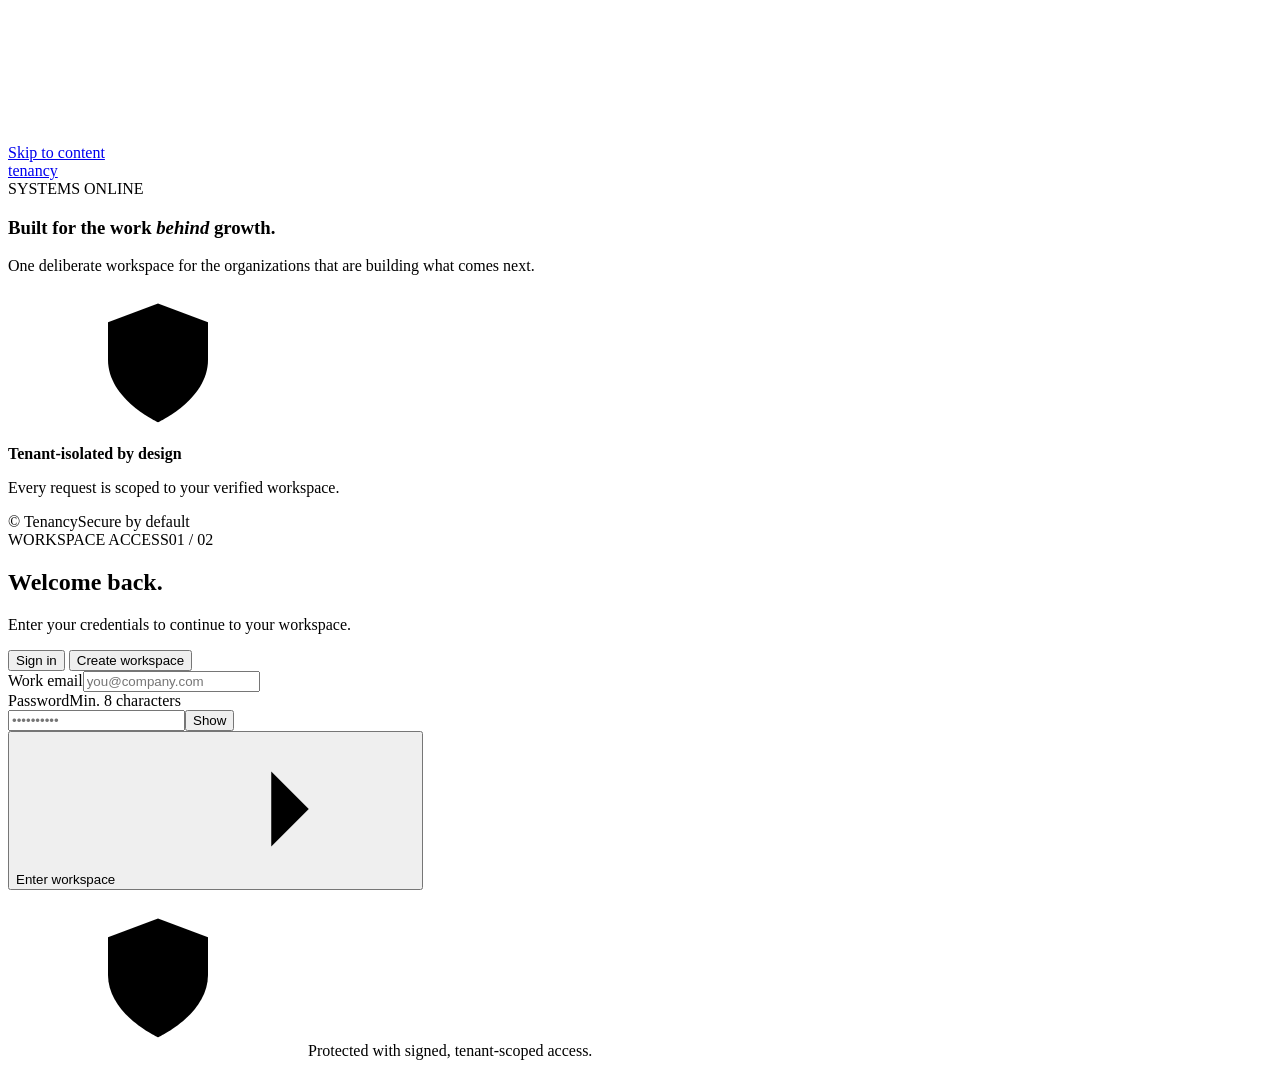
==== internal/routes/web/index.html @ c2548e39 "test: add routes tests and web assets" ====
<!doctype html>
<html lang="en">
  <head>
    <meta charset="UTF-8" />
    <meta name="viewport" content="width=device-width, initial-scale=1.0" />
    <meta name="theme-color" content="#100d19" />
    <meta name="description" content="A secure command center for your tenant SaaS workspace." />
    <title>Tenancy — Secure workspace control</title>
    <link rel="preconnect" href="https://fonts.googleapis.com" />
    <link rel="preconnect" href="https://fonts.gstatic.com" crossorigin />
    <link href="https://fonts.googleapis.com/css2?family=DM+Mono:wght@400;500&family=Manrope:wght@400;500;600;700;800&display=swap" rel="stylesheet" />
    <link rel="stylesheet" href="/assets/app.css" />
  </head>
  <body>
    <a class="skip-link" href="#main-content">Skip to content</a>
    <svg class="svg-sprite" aria-hidden="true">
      <symbol id="i-arrow" viewBox="0 0 24 24"><path d="M5 12h14M13 6l6 6-6 6" /></symbol>
      <symbol id="i-grid" viewBox="0 0 24 24"><rect x="4" y="4" width="6" height="6" rx="1"/><rect x="14" y="4" width="6" height="6" rx="1"/><rect x="4" y="14" width="6" height="6" rx="1"/><rect x="14" y="14" width="6" height="6" rx="1"/></symbol>
      <symbol id="i-users" viewBox="0 0 24 24"><path d="M16 20v-1.5a4.5 4.5 0 0 0-4.5-4.5h-4A4.5 4.5 0 0 0 3 18.5V20M9.5 10.5a3.5 3.5 0 1 0 0-7 3.5 3.5 0 0 0 0 7ZM17 4.5a3 3 0 0 1 0 5.9M21 20v-1.5a4.5 4.5 0 0 0-2.8-4.15" /></symbol>
      <symbol id="i-shield" viewBox="0 0 24 24"><path d="M12 21s8-3.6 8-10V5l-8-3-8 3v6c0 6.4 8 10 8 10Z"/><path d="m8.7 11.8 2.1 2.1 4.5-4.6"/></symbol>
      <symbol id="i-pulse" viewBox="0 0 24 24"><path d="M3 12h3l2-7 4 14 2-7h7" /></symbol>
      <symbol id="i-settings" viewBox="0 0 24 24"><circle cx="12" cy="12" r="3"/><path d="M19.4 15a1.7 1.7 0 0 0 .34 1.88l.06.06-2.64 2.64-.06-.06a1.7 1.7 0 0 0-1.88-.34 1.7 1.7 0 0 0-1.03 1.56v.1h-3.73v-.1a1.7 1.7 0 0 0-1.03-1.56 1.7 1.7 0 0 0-1.88.34l-.06.06-2.64-2.64.06-.06A1.7 1.7 0 0 0 5.26 15 1.7 1.7 0 0 0 3.7 14H3.6v-3.73h.1A1.7 1.7 0 0 0 5.26 9.2a1.7 1.7 0 0 0-.34-1.88l-.06-.06 2.64-2.64.06.06a1.7 1.7 0 0 0 1.88.34 1.7 1.7 0 0 0 1.03-1.56v-.1h3.73v.1a1.7 1.7 0 0 0 1.03 1.56 1.7 1.7 0 0 0 1.88-.34l.06-.06 2.64 2.64-.06.06a1.7 1.7 0 0 0-.34 1.88 1.7 1.7 0 0 0 1.56 1.03h.1V14h-.1A1.7 1.7 0 0 0 19.4 15Z"/></symbol>
      <symbol id="i-bell" viewBox="0 0 24 24"><path d="M18 9a6 6 0 0 0-12 0c0 7-3 7-3 9h18c0-2-3-2-3-9M10 21h4" /></symbol>
      <symbol id="i-search" viewBox="0 0 24 24"><circle cx="11" cy="11" r="6"/><path d="m20 20-4.2-4.2" /></symbol>
      <symbol id="i-logout" viewBox="0 0 24 24"><path d="M10 4H5v16h5M14 8l4 4-4 4M18 12H9" /></symbol>
      <symbol id="i-copy" viewBox="0 0 24 24"><rect x="9" y="9" width="11" height="11" rx="2"/><path d="M15 9V6a2 2 0 0 0-2-2H6a2 2 0 0 0-2 2v7a2 2 0 0 0 2 2h3"/></symbol>
      <symbol id="i-refresh" viewBox="0 0 24 24"><path d="M20 11a8 8 0 0 0-14.8-4M4 4v4h4M4 13a8 8 0 0 0 14.8 4M20 20v-4h-4" /></symbol>
      <symbol id="i-plus" viewBox="0 0 24 24"><path d="M12 5v14M5 12h14" /></symbol>
      <symbol id="i-chevron" viewBox="0 0 24 24"><path d="m9 18 6-6-6-6" /></symbol>
      <symbol id="i-spark" viewBox="0 0 24 24"><path d="m12 2 1.9 6.1L20 10l-6.1 1.9L12 18l-1.9-6.1L4 10l6.1-1.9L12 2ZM19 16l.8 2.2L22 19l-2.2.8L19 22l-.8-2.2L16 19l2.2-.8L19 16Z" /></symbol>
    </svg>

    <div id="toast-region" class="toast-region" aria-live="polite" aria-atomic="true"></div>

    <section id="auth-view" class="auth-view">
      <div class="auth-aurora aurora-one"></div><div class="auth-aurora aurora-two"></div>
      <div class="auth-grid">
        <aside class="auth-aside">
          <a class="brand" href="/" aria-label="Tenancy home"><span class="brand-mark"><i></i><i></i><i></i></span><span>tenancy</span></a>
          <div class="auth-aside-copy">
            <div class="eyebrow"><span class="live-dot"></span> SYSTEMS ONLINE</div>
            <h1>Built for the work <em>behind</em> growth.</h1>
            <p>One deliberate workspace for the organizations that are building what comes next.</p>
          </div>
          <div class="security-card">
            <div class="security-icon"><svg><use href="#i-shield" /></svg></div>
            <div><strong>Tenant-isolated by design</strong><p>Every request is scoped to your verified workspace.</p></div>
          </div>
          <div class="auth-footer"><span>© <span id="year"></span> Tenancy</span><span>Secure by default</span></div>
        </aside>

        <main class="auth-main" id="main-content">
          <div class="auth-card">
            <div class="auth-card-top"><span class="eyebrow">WORKSPACE ACCESS</span><span class="step-pill" id="form-step">01 / 02</span></div>
            <div class="auth-head"><h2 id="auth-title">Welcome back.</h2><p id="auth-subtitle">Enter your credentials to continue to your workspace.</p></div>
            <div class="auth-tabs" role="tablist" aria-label="Authentication options">
              <button class="auth-tab active" type="button" role="tab" aria-selected="true" aria-controls="login-panel" id="login-tab" data-mode="login">Sign in</button>
              <button class="auth-tab" type="button" role="tab" aria-selected="false" aria-controls="register-panel" id="register-tab" data-mode="register">Create workspace</button>
            </div>

            <div id="auth-message" class="form-message" role="alert" hidden></div>
            <form id="login-form" class="auth-form" novalidate>
              <div class="field"><label for="login-email">Work email</label><input id="login-email" name="email" type="email" autocomplete="email" placeholder="you@company.com" required /></div>
              <div class="field"><div class="label-line"><label for="login-password">Password</label><span class="field-hint">Min. 8 characters</span></div><div class="password-wrap"><input id="login-password" name="password" type="password" autocomplete="current-password" placeholder="••••••••••" required /><button class="password-toggle" type="button" data-password-toggle="login-password" aria-label="Show password">Show</button></div></div>
              <button class="primary-button" type="submit"><span>Enter workspace</span><svg><use href="#i-arrow" /></svg></button>
            </form>

            <form id="register-form" class="auth-form" novalidate hidden>
              <div class="field-grid"><div class="field"><label for="tenant-name">Workspace name</label><input id="tenant-name" name="tenant_name" autocomplete="organization" placeholder="Acme Studio" required minlength="2" /></div><div class="field"><label for="tenant-slug">Workspace URL</label><div class="slug-wrap"><span>tenancy/</span><input id="tenant-slug" name="tenant_slug" autocomplete="off" placeholder="acme-studio" required minlength="2" /></div></div></div>
              <div class="field"><label for="register-email">Admin email</label><input id="register-email" name="email" type="email" autocomplete="email" placeholder="you@company.com" required /></div>
              <div class="field"><div class="label-line"><label for="register-password">Create a password</label><span class="field-hint">Min. 8 characters</span></div><div class="password-wrap"><input id="register-password" name="password" type="password" autocomplete="new-password" placeholder="Use 8 or more characters" required minlength="8" /><button class="password-toggle" type="button" data-password-toggle="register-password" aria-label="Show password">Show</button></div></div>
              <button class="primary-button" type="submit"><span>Create secure workspace</span><svg><use href="#i-arrow" /></svg></button>
              <p class="terms">By creating a workspace, you agree to use this service responsibly.</p>
            </form>
            <p class="auth-note"><svg><use href="#i-shield" /></svg><span>Protected with signed, tenant-scoped access.</span></p>
          </div>
        </main>
      </div>
    </section>

    <section id="app-view" class="app-view" hidden>
      <aside class="sidebar">
        <div class="sidebar-top"><a class="brand" href="/" aria-label="Tenancy dashboard"><span class="brand-mark"><i></i><i></i><i></i></span><span>tenancy</span></a><button class="icon-button mobile-close" type="button" id="close-sidebar" aria-label="Close navigation">×</button></div>
        <div class="workspace-switcher"><span class="workspace-glyph" id="workspace-initial">T</span><div><strong id="workspace-name">Your workspace</strong><span>Organization</span></div><svg><use href="#i-chevron" /></svg></div>
        <nav class="primary-nav" aria-label="Primary navigation">
          <a class="nav-item active" href="#overview" data-section="overview"><svg><use href="#i-grid" /></svg><span>Overview</span></a>
          <a class="nav-item" href="#people" data-section="people"><svg><use href="#i-users" /></svg><span>People</span><span class="nav-count" id="nav-user-count">0</span></a>
          <a class="nav-item" href="#security" data-section="security"><svg><use href="#i-shield" /></svg><span>Security</span></a>
          <a class="nav-item" href="#activity" data-section="activity"><svg><use href="#i-pulse" /></svg><span>Activity</span><span class="new-tag">NEW</span></a>
        </nav>
        <div class="sidebar-bottom"><div class="sidebar-separator"></div><a class="nav-item" href="#settings" data-section="settings"><svg><use href="#i-settings" /></svg><span>Workspace settings</span></a><div class="sidebar-profile"><span class="avatar avatar-purple" id="profile-avatar">Y</span><div><strong id="profile-email">Loading account</strong><span id="profile-role">Member</span></div><button class="icon-button" type="button" id="logout-button" aria-label="Sign out"><svg><use href="#i-logout" /></svg></button></div></div>
      </aside>
      <div class="sidebar-scrim" id="sidebar-scrim"></div>
      <div class="app-shell">
        <header class="topbar"><button class="icon-button menu-button" type="button" id="menu-button" aria-label="Open navigation"><span></span><span></span></button><div class="breadcrumb"><span>Workspace</span><svg><use href="#i-chevron" /></svg><strong id="breadcrumb-current">Overview</strong></div><div class="topbar-actions"><button class="command-search" type="button" id="focus-search"><svg><use href="#i-search" /></svg><span>Search people...</span><kbd>⌘ K</kbd></button><button class="icon-button notification-button" type="button" aria-label="Notifications"><svg><use href="#i-bell" /></svg><i></i></button><span class="avatar avatar-purple top-avatar" id="top-avatar">Y</span></div></header>
        <main class="dashboard" id="dashboard-main">
          <div class="page-head"><div><div class="eyebrow"><span class="live-dot"></span> LIVE WORKSPACE</div><h1>Good to see you, <span id="greeting-name">there</span>.</h1><p>Here’s the clearest view of your organization right now.</p></div><button class="outline-button" type="button" id="refresh-button"><svg><use href="#i-refresh" /></svg><span>Refresh data</span></button></div>
          <section class="metrics-grid" aria-label="Workspace metrics">
            <article class="metric-card"><div class="metric-top"><span class="metric-icon purple"><svg><use href="#i-users" /></svg></span><span class="metric-label">TEAM MEMBERS</span></div><strong id="member-count" class="metric-value">—</strong><div class="metric-bottom"><span class="positive-dot"></span><span id="member-summary">Loading directory</span></div></article>
            <article class="metric-card"><div class="metric-top"><span class="metric-icon lilac"><svg><use href="#i-shield" /></svg></span><span class="metric-label">ACCESS LEVEL</span></div><strong id="role-value" class="metric-value capitalize">—</strong><div class="metric-bottom"><span class="positive-dot"></span><span>Identity verified</span></div></article>
            <article class="metric-card tenant-card"><div class="metric-top"><span class="metric-icon rose"><svg><use href="#i-spark" /></svg></span><span class="metric-label">WORKSPACE ID</span><button class="copy-button" id="copy-tenant-id" type="button" aria-label="Copy workspace ID"><svg><use href="#i-copy" /></svg></button></div><strong id="tenant-id-value" class="metric-id">—</strong><div class="metric-bottom"><span>Tenant-scoped session</span></div></article>
          </section>
          <section class="dashboard-grid">
            <article class="panel people-panel" id="people"><div class="panel-head"><div><div class="section-kicker">DIRECTORY</div><h2>People in your workspace</h2></div><button class="text-button" type="button" id="show-all-users">View all <svg><use href="#i-arrow" /></svg></button></div><div class="directory-tools"><label class="directory-search"><svg><use href="#i-search" /></svg><span class="sr-only">Find a person</span><input id="user-search" type="search" placeholder="Find a person" autocomplete="off" /></label><button class="filter-button" type="button" id="admin-filter">Admins</button></div><div id="users-list" class="users-list" aria-live="polite"><div class="loading-line"><i></i><i></i><i></i></div></div><div class="panel-footer"><span id="directory-footnote">Your directory is isolated to this tenant.</span><button class="invite-button" type="button" id="invite-button"><svg><use href="#i-plus" /></svg>Invite people</button></div></article>
            <aside class="right-rail"><article class="panel posture-panel" id="security"><div class="panel-head"><div><div class="section-kicker">SECURITY</div><h2>Access posture</h2></div><span class="score-ring"><b>100</b></span></div><div class="posture-status"><span class="status-orb"></span><div><strong>All systems protected</strong><p>Your API session is valid and tenant-scoped.</p></div></div><div class="posture-list"><div><span><svg><use href="#i-shield" /></svg>Signed JWT session</span><b>Active</b></div><div><span><svg><use href="#i-users" /></svg>Tenant boundary</span><b>Enforced</b></div><div><span><svg><use href="#i-pulse" /></svg>Workspace health</span><b id="health-status">Checking</b></div></div></article><article class="panel activity-panel" id="activity"><div class="panel-head"><div><div class="section-kicker">RECENT</div><h2>System activity</h2></div><span class="activity-live"><i></i>LIVE</span></div><div class="activity-item"><span class="activity-icon"><svg><use href="#i-shield" /></svg></span><div><strong>Secure session established</strong><p id="activity-time">Just now</p></div></div><div class="activity-item"><span class="activity-icon"><svg><use href="#i-users" /></svg></span><div><strong>Directory synchronized</strong><p id="sync-time">Awaiting sync</p></div></div></article></aside>
          </section>
          <section id="overview" class="insight-banner"><div class="insight-mark"><svg><use href="#i-spark" /></svg></div><div><span class="section-kicker">WORKSPACE INTELLIGENCE</span><h2>Everything important, without the noise.</h2><p>Tenant context is derived from your signed identity—not from browser input.</p></div><span class="insight-arc"></span></section>
        </main>
      </div>
    </section>

    <dialog id="invite-modal" class="modal"><button class="modal-close" type="button" data-close-modal aria-label="Close">×</button><span class="modal-icon"><svg><use href="#i-users" /></svg></span><div class="section-kicker">PEOPLE MANAGEMENT</div><h2>Invitations are ready for your API.</h2><p>This dashboard only exposes actions supported by the current backend. Add a tenant-scoped invitation endpoint to enable secure member provisioning here.</p><button class="primary-button modal-action" type="button" data-close-modal><span>Got it</span><svg><use href="#i-arrow" /></svg></button></dialog>
    <script src="/assets/app.js" defer></script>
  </body>
</html>
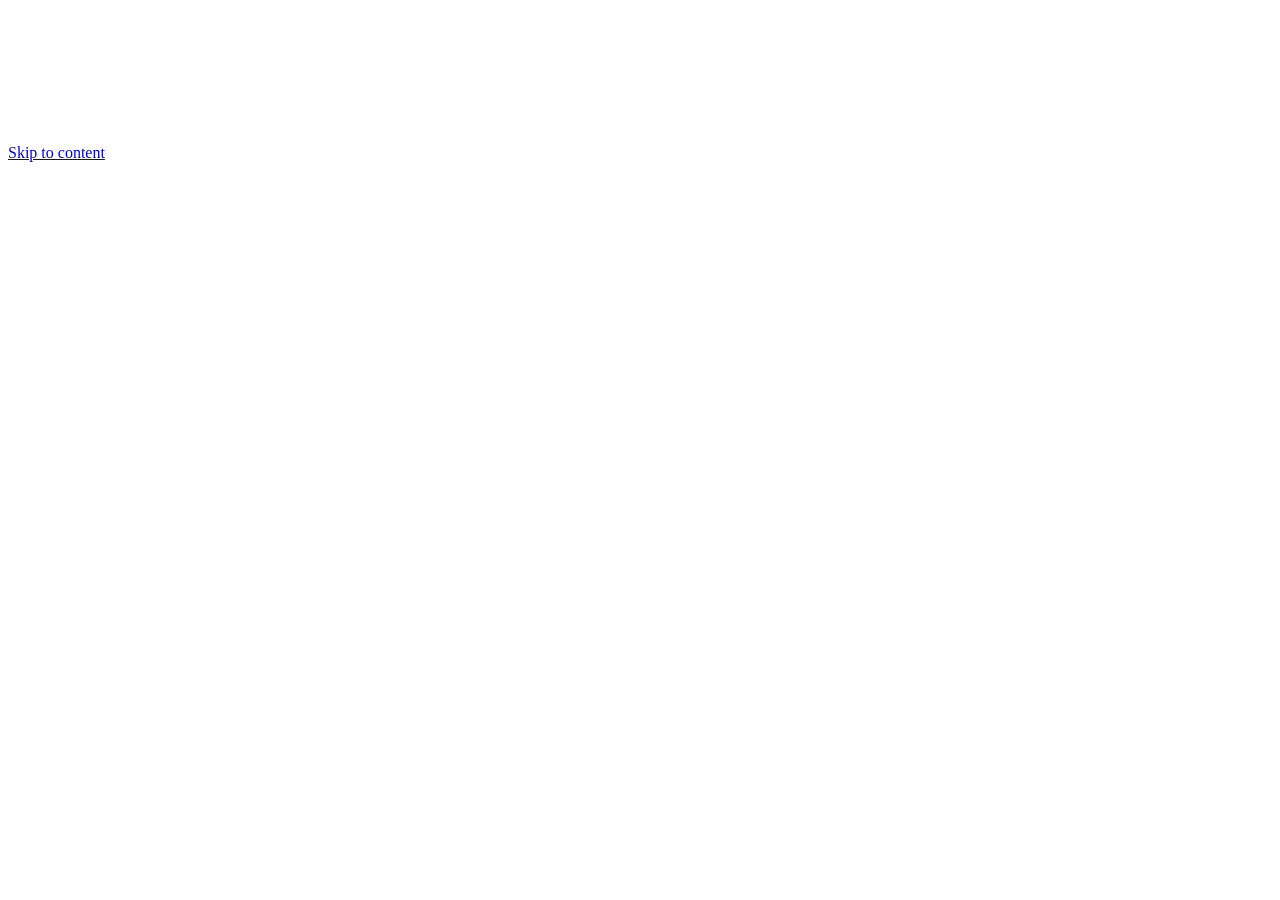
==== commit 4e9b7152: "chore: update internal/routes/web/index.html" ====
--- a/internal/routes/web/index.html
+++ b/internal/routes/web/index.html
@@ -3,113 +3,300 @@
   <head>
     <meta charset="UTF-8" />
     <meta name="viewport" content="width=device-width, initial-scale=1.0" />
-    <meta name="theme-color" content="#100d19" />
-    <meta name="description" content="A secure command center for your tenant SaaS workspace." />
-    <title>Tenancy — Secure workspace control</title>
-    <link rel="preconnect" href="https://fonts.googleapis.com" />
-    <link rel="preconnect" href="https://fonts.gstatic.com" crossorigin />
-    <link href="https://fonts.googleapis.com/css2?family=DM+Mono:wght@400;500&family=Manrope:wght@400;500;600;700;800&display=swap" rel="stylesheet" />
+    <meta name="color-scheme" content="light dark" />
+    <meta name="theme-color" content="#ffffff" media="(prefers-color-scheme: light)" />
+    <meta name="theme-color" content="#0a0e1a" media="(prefers-color-scheme: dark)" />
+    <meta name="description" content="Multi-tenant workspace administration: projects, teams, members, roles, billing, and audit." />
+    <title>Tenancy</title>
+
+    <!-- Synchronous: sets the theme class before first paint. See theme.js. -->
+    <script src="/assets/theme.js"></script>
     <link rel="stylesheet" href="/assets/app.css" />
+    <!--
+      No external font, script, or style origin is referenced. The server sends a
+      strict CSP (script-src/style-src/font-src 'self'), so every asset ships from
+      the Go binary. The UI therefore works offline and in air-gapped installs.
+    -->
   </head>
   <body>
-    <a class="skip-link" href="#main-content">Skip to content</a>
-    <svg class="svg-sprite" aria-hidden="true">
-      <symbol id="i-arrow" viewBox="0 0 24 24"><path d="M5 12h14M13 6l6 6-6 6" /></symbol>
-      <symbol id="i-grid" viewBox="0 0 24 24"><rect x="4" y="4" width="6" height="6" rx="1"/><rect x="14" y="4" width="6" height="6" rx="1"/><rect x="4" y="14" width="6" height="6" rx="1"/><rect x="14" y="14" width="6" height="6" rx="1"/></symbol>
-      <symbol id="i-users" viewBox="0 0 24 24"><path d="M16 20v-1.5a4.5 4.5 0 0 0-4.5-4.5h-4A4.5 4.5 0 0 0 3 18.5V20M9.5 10.5a3.5 3.5 0 1 0 0-7 3.5 3.5 0 0 0 0 7ZM17 4.5a3 3 0 0 1 0 5.9M21 20v-1.5a4.5 4.5 0 0 0-2.8-4.15" /></symbol>
-      <symbol id="i-shield" viewBox="0 0 24 24"><path d="M12 21s8-3.6 8-10V5l-8-3-8 3v6c0 6.4 8 10 8 10Z"/><path d="m8.7 11.8 2.1 2.1 4.5-4.6"/></symbol>
-      <symbol id="i-pulse" viewBox="0 0 24 24"><path d="M3 12h3l2-7 4 14 2-7h7" /></symbol>
-      <symbol id="i-settings" viewBox="0 0 24 24"><circle cx="12" cy="12" r="3"/><path d="M19.4 15a1.7 1.7 0 0 0 .34 1.88l.06.06-2.64 2.64-.06-.06a1.7 1.7 0 0 0-1.88-.34 1.7 1.7 0 0 0-1.03 1.56v.1h-3.73v-.1a1.7 1.7 0 0 0-1.03-1.56 1.7 1.7 0 0 0-1.88.34l-.06.06-2.64-2.64.06-.06A1.7 1.7 0 0 0 5.26 15 1.7 1.7 0 0 0 3.7 14H3.6v-3.73h.1A1.7 1.7 0 0 0 5.26 9.2a1.7 1.7 0 0 0-.34-1.88l-.06-.06 2.64-2.64.06.06a1.7 1.7 0 0 0 1.88.34 1.7 1.7 0 0 0 1.03-1.56v-.1h3.73v.1a1.7 1.7 0 0 0 1.03 1.56 1.7 1.7 0 0 0 1.88-.34l.06-.06 2.64 2.64-.06.06a1.7 1.7 0 0 0-.34 1.88 1.7 1.7 0 0 0 1.56 1.03h.1V14h-.1A1.7 1.7 0 0 0 19.4 15Z"/></symbol>
-      <symbol id="i-bell" viewBox="0 0 24 24"><path d="M18 9a6 6 0 0 0-12 0c0 7-3 7-3 9h18c0-2-3-2-3-9M10 21h4" /></symbol>
-      <symbol id="i-search" viewBox="0 0 24 24"><circle cx="11" cy="11" r="6"/><path d="m20 20-4.2-4.2" /></symbol>
-      <symbol id="i-logout" viewBox="0 0 24 24"><path d="M10 4H5v16h5M14 8l4 4-4 4M18 12H9" /></symbol>
-      <symbol id="i-copy" viewBox="0 0 24 24"><rect x="9" y="9" width="11" height="11" rx="2"/><path d="M15 9V6a2 2 0 0 0-2-2H6a2 2 0 0 0-2 2v7a2 2 0 0 0 2 2h3"/></symbol>
-      <symbol id="i-refresh" viewBox="0 0 24 24"><path d="M20 11a8 8 0 0 0-14.8-4M4 4v4h4M4 13a8 8 0 0 0 14.8 4M20 20v-4h-4" /></symbol>
-      <symbol id="i-plus" viewBox="0 0 24 24"><path d="M12 5v14M5 12h14" /></symbol>
-      <symbol id="i-chevron" viewBox="0 0 24 24"><path d="m9 18 6-6-6-6" /></symbol>
-      <symbol id="i-spark" viewBox="0 0 24 24"><path d="m12 2 1.9 6.1L20 10l-6.1 1.9L12 18l-1.9-6.1L4 10l6.1-1.9L12 2ZM19 16l.8 2.2L22 19l-2.2.8L19 22l-.8-2.2L16 19l2.2-.8L19 16Z" /></symbol>
+    <a class="skip-link" href="#main">Skip to content</a>
+
+    <svg class="sprite" aria-hidden="true" focusable="false">
+      <!-- 1.75 stroke, 24px grid, Lucide-style geometry -->
+      <symbol id="i-home" viewBox="0 0 24 24"><path d="M3 10.5 12 3l9 7.5"/><path d="M5 9.5V20h14V9.5"/><path d="M9.5 20v-5.5h5V20"/></symbol>
+      <symbol id="i-folder" viewBox="0 0 24 24"><path d="M3 7.5A1.5 1.5 0 0 1 4.5 6h3.9a1.5 1.5 0 0 1 1.2.6l1 1.4h8A1.5 1.5 0 0 1 20 9.5v8A1.5 1.5 0 0 1 18.5 19h-14A1.5 1.5 0 0 1 3 17.5Z"/></symbol>
+      <symbol id="i-team" viewBox="0 0 24 24"><circle cx="9" cy="8.5" r="2.75"/><path d="M3.5 19v-.75A3.75 3.75 0 0 1 7.25 14.5h3.5A3.75 3.75 0 0 1 14.5 18.25V19"/><path d="M16 6.2a2.6 2.6 0 0 1 0 5.1"/><path d="M17 14.6a3.4 3.4 0 0 1 3.5 3.4V19"/></symbol>
+      <symbol id="i-users" viewBox="0 0 24 24"><circle cx="12" cy="8" r="3.25"/><path d="M5 19.5v-1A4.5 4.5 0 0 1 9.5 14h5a4.5 4.5 0 0 1 4.5 4.5v1"/></symbol>
+      <symbol id="i-shield" viewBox="0 0 24 24"><path d="M12 3.5 5 6v5.5c0 4.4 3 7.5 7 9 4-1.5 7-4.6 7-9V6Z"/><path d="m9 12 2 2 4-4"/></symbol>
+      <symbol id="i-key" viewBox="0 0 24 24"><circle cx="8" cy="14" r="3.5"/><path d="m10.6 11.4 7.4-7.4"/><path d="m15 7 2.5 2.5"/><path d="m18 4 2 2"/></symbol>
+      <symbol id="i-card" viewBox="0 0 24 24"><rect x="3" y="5.5" width="18" height="13" rx="2"/><path d="M3 10h18"/><path d="M6.5 14.5h3"/></symbol>
+      <symbol id="i-activity" viewBox="0 0 24 24"><path d="M3 12h3.5L9 5l3.5 14L15 12h6"/></symbol>
+      <symbol id="i-settings" viewBox="0 0 24 24"><circle cx="12" cy="12" r="2.75"/><path d="M19.1 14.3a1.6 1.6 0 0 0 .3 1.8l.1.1a1.5 1.5 0 0 1-2.1 2.1l-.1-.1a1.6 1.6 0 0 0-1.8-.3 1.6 1.6 0 0 0-1 1.5v.1a1.5 1.5 0 0 1-3 0v-.1a1.6 1.6 0 0 0-1-1.5 1.6 1.6 0 0 0-1.8.3l-.1.1a1.5 1.5 0 0 1-2.1-2.1l.1-.1a1.6 1.6 0 0 0 .3-1.8 1.6 1.6 0 0 0-1.5-1H4.4a1.5 1.5 0 0 1 0-3h.1a1.6 1.6 0 0 0 1.5-1 1.6 1.6 0 0 0-.3-1.8l-.1-.1a1.5 1.5 0 0 1 2.1-2.1l.1.1a1.6 1.6 0 0 0 1.8.3h.1a1.6 1.6 0 0 0 1-1.5V4.4a1.5 1.5 0 0 1 3 0v.1a1.6 1.6 0 0 0 1 1.5 1.6 1.6 0 0 0 1.8-.3l.1-.1a1.5 1.5 0 0 1 2.1 2.1l-.1.1a1.6 1.6 0 0 0-.3 1.8v.1a1.6 1.6 0 0 0 1.5 1h.1a1.5 1.5 0 0 1 0 3h-.1a1.6 1.6 0 0 0-1.5 1Z"/></symbol>
+      <symbol id="i-bell" viewBox="0 0 24 24"><path d="M17.5 10a5.5 5.5 0 0 0-11 0c0 5-2.5 5.5-2.5 7h16c0-1.5-2.5-2-2.5-7"/><path d="M10 20a2 2 0 0 0 4 0"/></symbol>
+      <symbol id="i-search" viewBox="0 0 24 24"><circle cx="11" cy="11" r="6.5"/><path d="m20 20-4.4-4.4"/></symbol>
+      <symbol id="i-logout" viewBox="0 0 24 24"><path d="M10 4.5H6A1.5 1.5 0 0 0 4.5 6v12A1.5 1.5 0 0 0 6 19.5h4"/><path d="m14.5 8.5 3.5 3.5-3.5 3.5"/><path d="M18 12H9"/></symbol>
+      <symbol id="i-copy" viewBox="0 0 24 24"><rect x="9" y="9" width="11" height="11" rx="2"/><path d="M15.5 9V6.5A2 2 0 0 0 13.5 4.5H6.5A2 2 0 0 0 4.5 6.5v7a2 2 0 0 0 2 2H9"/></symbol>
+      <symbol id="i-refresh" viewBox="0 0 24 24"><path d="M19.5 11a7.5 7.5 0 0 0-13.6-3.6"/><path d="M4.5 5v4h4"/><path d="M4.5 13a7.5 7.5 0 0 0 13.6 3.6"/><path d="M19.5 19v-4h-4"/></symbol>
+      <symbol id="i-plus" viewBox="0 0 24 24"><path d="M12 5.5v13M5.5 12h13"/></symbol>
+      <symbol id="i-chevron-right" viewBox="0 0 24 24"><path d="m9.5 6 6 6-6 6"/></symbol>
+      <symbol id="i-chevron-down" viewBox="0 0 24 24"><path d="m6 9.5 6 6 6-6"/></symbol>
+      <symbol id="i-mail" viewBox="0 0 24 24"><rect x="3" y="5.5" width="18" height="13" rx="2"/><path d="m3.8 7 8.2 5.8L20.2 7"/></symbol>
+      <symbol id="i-trash" viewBox="0 0 24 24"><path d="M4.5 7.5h15"/><path d="M9.5 7.5V5.8a1.3 1.3 0 0 1 1.3-1.3h2.4a1.3 1.3 0 0 1 1.3 1.3v1.7"/><path d="M6.5 7.5 7.4 19a1.3 1.3 0 0 0 1.3 1.2h6.6a1.3 1.3 0 0 0 1.3-1.2l.9-11.5"/></symbol>
+      <symbol id="i-edit" viewBox="0 0 24 24"><path d="M4.5 19.5h3.2L19 8.2a2 2 0 0 0-2.8-2.8L4.5 16.8Z"/><path d="m14.5 6.5 3 3"/></symbol>
+      <symbol id="i-check" viewBox="0 0 24 24"><path d="m5.5 12.5 4.5 4.5 8.5-9"/></symbol>
+      <symbol id="i-check-circle" viewBox="0 0 24 24"><circle cx="12" cy="12" r="8.5"/><path d="m8.5 12 2.5 2.5 4.5-5"/></symbol>
+      <symbol id="i-alert" viewBox="0 0 24 24"><circle cx="12" cy="12" r="8.5"/><path d="M12 8v4.5"/><path d="M12 15.8v.2"/></symbol>
+      <symbol id="i-info" viewBox="0 0 24 24"><circle cx="12" cy="12" r="8.5"/><path d="M12 11v5"/><path d="M12 8v.2"/></symbol>
+      <symbol id="i-archive" viewBox="0 0 24 24"><rect x="3.5" y="4.5" width="17" height="4" rx="1.2"/><path d="M5.5 8.5V18a1.5 1.5 0 0 0 1.5 1.5h10a1.5 1.5 0 0 0 1.5-1.5V8.5"/><path d="M10 12.5h4"/></symbol>
+      <symbol id="i-clock" viewBox="0 0 24 24"><circle cx="12" cy="12" r="8.5"/><path d="M12 7.5V12l3 1.8"/></symbol>
+      <symbol id="i-x" viewBox="0 0 24 24"><path d="m6.5 6.5 11 11M17.5 6.5l-11 11"/></symbol>
+      <symbol id="i-menu" viewBox="0 0 24 24"><path d="M4 7h16M4 12h16M4 17h16"/></symbol>
+      <symbol id="i-lock" viewBox="0 0 24 24"><rect x="5" y="11" width="14" height="8.5" rx="2"/><path d="M8.25 11V8.5a3.75 3.75 0 0 1 7.5 0V11"/></symbol>
+      <symbol id="i-sun" viewBox="0 0 24 24"><circle cx="12" cy="12" r="4"/><path d="M12 3v2M12 19v2M3 12h2M19 12h2M5.6 5.6 7 7M17 17l1.4 1.4M18.4 5.6 17 7M7 17l-1.4 1.4"/></symbol>
+      <symbol id="i-moon" viewBox="0 0 24 24"><path d="M20 14.5A8.5 8.5 0 0 1 9.5 4a8.5 8.5 0 1 0 10.5 10.5Z"/></symbol>
+      <symbol id="i-more" viewBox="0 0 24 24"><circle cx="6" cy="12" r="1.2"/><circle cx="12" cy="12" r="1.2"/><circle cx="18" cy="12" r="1.2"/></symbol>
+      <symbol id="i-inbox" viewBox="0 0 24 24"><path d="M3.5 12.5h4l1.5 3h6l1.5-3h4"/><path d="M5.6 5.9 3.5 12.5v5A1.5 1.5 0 0 0 5 19h14a1.5 1.5 0 0 0 1.5-1.5v-5L18.4 5.9A1.5 1.5 0 0 0 17 5H7a1.5 1.5 0 0 0-1.4.9Z"/></symbol>
+      <symbol id="i-building" viewBox="0 0 24 24"><path d="M4.5 20V5.5A1 1 0 0 1 5.5 4.5h7a1 1 0 0 1 1 1V20"/><path d="M13.5 9.5h5a1 1 0 0 1 1 1V20"/><path d="M3.5 20h17"/><path d="M7.5 8h2.5M7.5 11.5h2.5M7.5 15h2.5M16 13h1M16 16.5h1"/></symbol>
     </svg>
 
-    <div id="toast-region" class="toast-region" aria-live="polite" aria-atomic="true"></div>
-
-    <section id="auth-view" class="auth-view">
-      <div class="auth-aurora aurora-one"></div><div class="auth-aurora aurora-two"></div>
-      <div class="auth-grid">
-        <aside class="auth-aside">
-          <a class="brand" href="/" aria-label="Tenancy home"><span class="brand-mark"><i></i><i></i><i></i></span><span>tenancy</span></a>
-          <div class="auth-aside-copy">
-            <div class="eyebrow"><span class="live-dot"></span> SYSTEMS ONLINE</div>
-            <h1>Built for the work <em>behind</em> growth.</h1>
-            <p>One deliberate workspace for the organizations that are building what comes next.</p>
-          </div>
-          <div class="security-card">
-            <div class="security-icon"><svg><use href="#i-shield" /></svg></div>
-            <div><strong>Tenant-isolated by design</strong><p>Every request is scoped to your verified workspace.</p></div>
-          </div>
-          <div class="auth-footer"><span>© <span id="year"></span> Tenancy</span><span>Secure by default</span></div>
-        </aside>
-
-        <main class="auth-main" id="main-content">
-          <div class="auth-card">
-            <div class="auth-card-top"><span class="eyebrow">WORKSPACE ACCESS</span><span class="step-pill" id="form-step">01 / 02</span></div>
-            <div class="auth-head"><h2 id="auth-title">Welcome back.</h2><p id="auth-subtitle">Enter your credentials to continue to your workspace.</p></div>
-            <div class="auth-tabs" role="tablist" aria-label="Authentication options">
-              <button class="auth-tab active" type="button" role="tab" aria-selected="true" aria-controls="login-panel" id="login-tab" data-mode="login">Sign in</button>
-              <button class="auth-tab" type="button" role="tab" aria-selected="false" aria-controls="register-panel" id="register-tab" data-mode="register">Create workspace</button>
-            </div>
-
-            <div id="auth-message" class="form-message" role="alert" hidden></div>
-            <form id="login-form" class="auth-form" novalidate>
-              <div class="field"><label for="login-email">Work email</label><input id="login-email" name="email" type="email" autocomplete="email" placeholder="you@company.com" required /></div>
-              <div class="field"><div class="label-line"><label for="login-password">Password</label><span class="field-hint">Min. 8 characters</span></div><div class="password-wrap"><input id="login-password" name="password" type="password" autocomplete="current-password" placeholder="••••••••••" required /><button class="password-toggle" type="button" data-password-toggle="login-password" aria-label="Show password">Show</button></div></div>
-              <button class="primary-button" type="submit"><span>Enter workspace</span><svg><use href="#i-arrow" /></svg></button>
-            </form>
-
-            <form id="register-form" class="auth-form" novalidate hidden>
-              <div class="field-grid"><div class="field"><label for="tenant-name">Workspace name</label><input id="tenant-name" name="tenant_name" autocomplete="organization" placeholder="Acme Studio" required minlength="2" /></div><div class="field"><label for="tenant-slug">Workspace URL</label><div class="slug-wrap"><span>tenancy/</span><input id="tenant-slug" name="tenant_slug" autocomplete="off" placeholder="acme-studio" required minlength="2" /></div></div></div>
-              <div class="field"><label for="register-email">Admin email</label><input id="register-email" name="email" type="email" autocomplete="email" placeholder="you@company.com" required /></div>
-              <div class="field"><div class="label-line"><label for="register-password">Create a password</label><span class="field-hint">Min. 8 characters</span></div><div class="password-wrap"><input id="register-password" name="password" type="password" autocomplete="new-password" placeholder="Use 8 or more characters" required minlength="8" /><button class="password-toggle" type="button" data-password-toggle="register-password" aria-label="Show password">Show</button></div></div>
-              <button class="primary-button" type="submit"><span>Create secure workspace</span><svg><use href="#i-arrow" /></svg></button>
-              <p class="terms">By creating a workspace, you agree to use this service responsibly.</p>
-            </form>
-            <p class="auth-note"><svg><use href="#i-shield" /></svg><span>Protected with signed, tenant-scoped access.</span></p>
-          </div>
-        </main>
+    <div id="toasts" class="toaster" aria-live="polite" aria-atomic="false"></div>
+
+    <!-- ========================= AUTH ========================= -->
+    <!--
+      Split screen: the left column states what the product is, the right column
+      carries the single task. Below 900px the left column is dropped rather than
+      stacked, so the form never starts below the fold. The claim panel is real
+      content, not aria-hidden decoration, so it is read in DOM order — hence a
+      paragraph rather than a heading, keeping the form's <h1> first in outline.
+    -->
+    <div id="auth" class="auth" hidden>
+      <aside class="auth__aside">
+        <div class="auth__aside-inner">
+          <div class="auth__brand">
+            <span class="logo" aria-hidden="true"><span class="logo__mark"></span></span>
+            <span class="logo__word">Tenancy</span>
+          </div>
+
+          <p class="auth__pitch">The organization layer every B2B product needs before feature one.</p>
+          <p class="auth__lede">Tenants, roles, teams, projects, invitations, API keys, quotas, and an append-only audit trail — one deployment, one database, many customers.</p>
+
+          <ul class="auth__points">
+            <li><svg class="icon" aria-hidden="true"><use href="#i-check" /></svg><span>Isolation enforced by PostgreSQL row-level security, not by application code alone</span></li>
+            <li><svg class="icon" aria-hidden="true"><use href="#i-check" /></svg><span>Database-driven RBAC: 5 roles and 21 permissions, editable per workspace</span></li>
+            <li><svg class="icon" aria-hidden="true"><use href="#i-check" /></svg><span>Refresh-token rotation with reuse detection, and scoped machine credentials</span></li>
+            <li><svg class="icon" aria-hidden="true"><use href="#i-check" /></svg><span>Seat and project quotas enforced at the plan boundary</span></li>
+          </ul>
+
+          <p class="auth__note">This dashboard ships inside the API binary: no separate frontend build, no CDN, and no third-party origin contacted at runtime.</p>
+        </div>
+      </aside>
+
+      <main class="auth__main" id="main">
+        <button class="icon-btn auth__theme" type="button" id="auth-theme" aria-label="Toggle theme">
+          <svg class="icon icon--sm icon--sun"><use href="#i-sun" /></svg>
+          <svg class="icon icon--sm icon--moon"><use href="#i-moon" /></svg>
+        </button>
+
+        <div class="auth__panel">
+          <div class="auth__brand">
+            <span class="logo" aria-hidden="true"><span class="logo__mark"></span></span>
+            <span class="logo__word">Tenancy</span>
+          </div>
+
+          <h1 class="auth__title" id="auth-title">Sign in</h1>
+          <p class="auth__sub" id="auth-sub">Enter your credentials to continue.</p>
+
+          <div class="alert" id="auth-alert" role="alert" hidden></div>
+
+          <form id="form-login" class="form" novalidate>
+            <div class="field">
+              <label class="field__label" for="login-email">Email</label>
+              <input class="input" id="login-email" type="email" autocomplete="email" placeholder="you@company.com" required />
+            </div>
+            <div class="field">
+              <div class="field__row">
+                <label class="field__label" for="login-password">Password</label>
+                <button class="link" type="button" data-reveal="login-password">Show</button>
+              </div>
+              <input class="input" id="login-password" type="password" autocomplete="current-password" placeholder="••••••••" required />
+            </div>
+            <div class="field">
+              <label class="field__label" for="login-slug">Workspace <span class="field__optional">optional</span></label>
+              <input class="input" id="login-slug" autocomplete="organization" placeholder="acme" />
+              <p class="field__hint">Only needed if your email belongs to more than one workspace</p>
+            </div>
+            <button class="btn btn--primary btn--block" type="submit">Sign in</button>
+          </form>
+
+          <form id="form-register" class="form" novalidate hidden>
+            <div class="field">
+              <label class="field__label" for="reg-org">Workspace name</label>
+              <input class="input" id="reg-org" autocomplete="organization" placeholder="Acme Inc" required minlength="2" />
+            </div>
+            <div class="field">
+              <label class="field__label" for="reg-slug">Workspace URL</label>
+              <div class="input-group">
+                <span class="input-group__prefix">tenancy.app/</span>
+                <input class="input input--bare" id="reg-slug" autocomplete="off" placeholder="acme" required minlength="2" />
+              </div>
+            </div>
+            <div class="field">
+              <label class="field__label" for="reg-name">Your name</label>
+              <input class="input" id="reg-name" autocomplete="name" placeholder="Ada Lovelace" required />
+            </div>
+            <div class="field">
+              <label class="field__label" for="reg-email">Email</label>
+              <input class="input" id="reg-email" type="email" autocomplete="email" placeholder="you@company.com" required />
+            </div>
+            <div class="field">
+              <div class="field__row">
+                <label class="field__label" for="reg-password">Password</label>
+                <button class="link" type="button" data-reveal="reg-password">Show</button>
+              </div>
+              <input class="input" id="reg-password" type="password" autocomplete="new-password" placeholder="At least 8 characters" required minlength="8" />
+            </div>
+            <button class="btn btn--primary btn--block" type="submit">Create workspace</button>
+          </form>
+
+          <form id="form-invite" class="form" novalidate hidden>
+            <div class="callout" id="invite-detail"></div>
+            <div class="field">
+              <label class="field__label" for="inv-name">Your name</label>
+              <input class="input" id="inv-name" autocomplete="name" placeholder="Ada Lovelace" />
+            </div>
+            <div class="field" id="inv-password-field">
+              <div class="field__row">
+                <label class="field__label" for="inv-password">Choose a password</label>
+                <button class="link" type="button" data-reveal="inv-password">Show</button>
+              </div>
+              <input class="input" id="inv-password" type="password" autocomplete="new-password" placeholder="At least 8 characters" minlength="8" />
+            </div>
+            <button class="btn btn--primary btn--block" type="submit">Accept invitation</button>
+          </form>
+
+          <p class="auth__switch">
+            <span id="auth-switch-text">Don't have a workspace?</span>
+            <button class="link" type="button" id="auth-switch">Create one</button>
+          </p>
+        </div>
+      </main>
+    </div>
+
+    <!-- ========================= APP ========================= -->
+    <div id="app" class="shell" hidden>
+      <header class="topbar">
+        <button class="icon-btn topbar__menu" type="button" data-nav="open" aria-label="Open navigation" aria-controls="sidebar">
+          <svg class="icon"><use href="#i-menu" /></svg>
+        </button>
+
+        <nav class="crumbs" aria-label="Breadcrumb">
+          <span class="crumbs__org" id="crumb-org">workspace</span>
+          <svg class="icon icon--xs crumbs__sep"><use href="#i-chevron-right" /></svg>
+          <span class="crumbs__current" id="crumb-page" aria-current="page">Overview</span>
+        </nav>
+
+        <button class="omni" type="button" id="omni">
+          <svg class="icon icon--sm"><use href="#i-search" /></svg>
+          <span>Search or jump to…</span>
+          <span class="kbds"><kbd class="kbd">⌘</kbd><kbd class="kbd">K</kbd></span>
+        </button>
+
+        <div class="topbar__actions">
+          <button class="icon-btn" type="button" id="theme-btn" aria-label="Toggle theme">
+            <svg class="icon icon--sm icon--sun"><use href="#i-sun" /></svg>
+            <svg class="icon icon--sm icon--moon"><use href="#i-moon" /></svg>
+          </button>
+          <button class="icon-btn" type="button" id="bell" aria-label="Notifications">
+            <svg class="icon icon--sm"><use href="#i-bell" /></svg>
+            <span class="dot" id="bell-dot" hidden></span>
+          </button>
+        </div>
+      </header>
+
+      <div class="scrim" data-nav="close" hidden></div>
+
+      <aside class="sidebar" id="sidebar">
+        <!-- Visible only when the sidebar is a drawer; the topbar carries the
+             context on desktop, so repeating the wordmark there is noise. -->
+        <div class="sidebar__brand">
+          <span class="logo" aria-hidden="true"><span class="logo__mark"></span></span>
+          <span class="logo__word">Tenancy</span>
+        </div>
+
+        <!-- Workspace identity, not a control. A session is scoped to one tenant,
+             so a chevron here would promise a switcher that cannot exist. -->
+        <div class="switcher">
+          <span class="avatar avatar--brand avatar--md" id="org-initial">A</span>
+          <span class="switcher__text">
+            <span class="switcher__name" id="org-name">Workspace</span>
+            <span class="switcher__meta" id="org-plan">Free plan</span>
+          </span>
+        </div>
+
+        <nav class="nav" id="nav" aria-label="Main">
+          <div class="nav__group">
+            <p class="nav__label">Workspace</p>
+            <a class="nav__item" href="#/overview" data-route="overview"><svg class="icon icon--sm"><use href="#i-home" /></svg><span>Overview</span></a>
+            <a class="nav__item" href="#/projects" data-route="projects" data-perm="project:view"><svg class="icon icon--sm"><use href="#i-folder" /></svg><span>Projects</span></a>
+            <a class="nav__item" href="#/teams" data-route="teams" data-perm="team:view"><svg class="icon icon--sm"><use href="#i-team" /></svg><span>Teams</span></a>
+          </div>
+
+          <div class="nav__group">
+            <p class="nav__label">Organization</p>
+            <a class="nav__item" href="#/members" data-route="members" data-perm="member:view"><svg class="icon icon--sm"><use href="#i-users" /></svg><span>Members</span></a>
+            <a class="nav__item" href="#/roles" data-route="roles" data-perm="role:view"><svg class="icon icon--sm"><use href="#i-shield" /></svg><span>Roles</span></a>
+            <a class="nav__item" href="#/billing" data-route="billing" data-perm="billing:view"><svg class="icon icon--sm"><use href="#i-card" /></svg><span>Billing</span></a>
+          </div>
+
+          <div class="nav__group">
+            <p class="nav__label">Developer</p>
+            <a class="nav__item" href="#/api-keys" data-route="api-keys" data-perm="apikey:view"><svg class="icon icon--sm"><use href="#i-key" /></svg><span>API keys</span></a>
+            <a class="nav__item" href="#/audit" data-route="audit" data-perm="audit:view"><svg class="icon icon--sm"><use href="#i-activity" /></svg><span>Audit log</span></a>
+          </div>
+        </nav>
+
+        <div class="sidebar__foot">
+          <a class="nav__item" href="#/settings" data-route="settings"><svg class="icon icon--sm"><use href="#i-settings" /></svg><span>Settings</span></a>
+          <button class="nav__item" type="button" id="signout"><svg class="icon icon--sm"><use href="#i-logout" /></svg><span>Sign out</span></button>
+          <div class="whoami">
+            <span class="avatar" id="me-initial">A</span>
+            <span class="whoami__text">
+              <span class="whoami__name" id="me-name">—</span>
+              <span class="whoami__mail" id="me-mail">—</span>
+            </span>
+          </div>
+        </div>
+      </aside>
+
+      <main class="content" id="page" tabindex="-1"></main>
+    </div>
+
+    <dialog class="modal" id="modal" aria-labelledby="modal-title"></dialog>
+
+    <dialog class="sheet" id="notifications" aria-label="Notifications">
+      <header class="sheet__head">
+        <h2 class="sheet__title">Notifications</h2>
+        <div class="sheet__actions">
+          <button class="btn btn--ghost btn--sm" type="button" id="read-all">Mark all read</button>
+          <button class="icon-btn" type="button" data-close aria-label="Close"><svg class="icon icon--sm"><use href="#i-x" /></svg></button>
+        </div>
+      </header>
+      <div class="sheet__body" id="notification-body"></div>
+    </dialog>
+
+    <dialog class="palette" id="palette" aria-label="Command palette">
+      <div class="palette__input">
+        <svg class="icon icon--sm"><use href="#i-search" /></svg>
+        <input id="palette-query" type="text" placeholder="Type a command or search…" autocomplete="off" aria-label="Command" />
+        <kbd class="kbd">esc</kbd>
       </div>
-    </section>
-
-    <section id="app-view" class="app-view" hidden>
-      <aside class="sidebar">
-        <div class="sidebar-top"><a class="brand" href="/" aria-label="Tenancy dashboard"><span class="brand-mark"><i></i><i></i><i></i></span><span>tenancy</span></a><button class="icon-button mobile-close" type="button" id="close-sidebar" aria-label="Close navigation">×</button></div>
-        <div class="workspace-switcher"><span class="workspace-glyph" id="workspace-initial">T</span><div><strong id="workspace-name">Your workspace</strong><span>Organization</span></div><svg><use href="#i-chevron" /></svg></div>
-        <nav class="primary-nav" aria-label="Primary navigation">
-          <a class="nav-item active" href="#overview" data-section="overview"><svg><use href="#i-grid" /></svg><span>Overview</span></a>
-          <a class="nav-item" href="#people" data-section="people"><svg><use href="#i-users" /></svg><span>People</span><span class="nav-count" id="nav-user-count">0</span></a>
-          <a class="nav-item" href="#security" data-section="security"><svg><use href="#i-shield" /></svg><span>Security</span></a>
-          <a class="nav-item" href="#activity" data-section="activity"><svg><use href="#i-pulse" /></svg><span>Activity</span><span class="new-tag">NEW</span></a>
-        </nav>
-        <div class="sidebar-bottom"><div class="sidebar-separator"></div><a class="nav-item" href="#settings" data-section="settings"><svg><use href="#i-settings" /></svg><span>Workspace settings</span></a><div class="sidebar-profile"><span class="avatar avatar-purple" id="profile-avatar">Y</span><div><strong id="profile-email">Loading account</strong><span id="profile-role">Member</span></div><button class="icon-button" type="button" id="logout-button" aria-label="Sign out"><svg><use href="#i-logout" /></svg></button></div></div>
-      </aside>
-      <div class="sidebar-scrim" id="sidebar-scrim"></div>
-      <div class="app-shell">
-        <header class="topbar"><button class="icon-button menu-button" type="button" id="menu-button" aria-label="Open navigation"><span></span><span></span></button><div class="breadcrumb"><span>Workspace</span><svg><use href="#i-chevron" /></svg><strong id="breadcrumb-current">Overview</strong></div><div class="topbar-actions"><button class="command-search" type="button" id="focus-search"><svg><use href="#i-search" /></svg><span>Search people...</span><kbd>⌘ K</kbd></button><button class="icon-button notification-button" type="button" aria-label="Notifications"><svg><use href="#i-bell" /></svg><i></i></button><span class="avatar avatar-purple top-avatar" id="top-avatar">Y</span></div></header>
-        <main class="dashboard" id="dashboard-main">
-          <div class="page-head"><div><div class="eyebrow"><span class="live-dot"></span> LIVE WORKSPACE</div><h1>Good to see you, <span id="greeting-name">there</span>.</h1><p>Here’s the clearest view of your organization right now.</p></div><button class="outline-button" type="button" id="refresh-button"><svg><use href="#i-refresh" /></svg><span>Refresh data</span></button></div>
-          <section class="metrics-grid" aria-label="Workspace metrics">
-            <article class="metric-card"><div class="metric-top"><span class="metric-icon purple"><svg><use href="#i-users" /></svg></span><span class="metric-label">TEAM MEMBERS</span></div><strong id="member-count" class="metric-value">—</strong><div class="metric-bottom"><span class="positive-dot"></span><span id="member-summary">Loading directory</span></div></article>
-            <article class="metric-card"><div class="metric-top"><span class="metric-icon lilac"><svg><use href="#i-shield" /></svg></span><span class="metric-label">ACCESS LEVEL</span></div><strong id="role-value" class="metric-value capitalize">—</strong><div class="metric-bottom"><span class="positive-dot"></span><span>Identity verified</span></div></article>
-            <article class="metric-card tenant-card"><div class="metric-top"><span class="metric-icon rose"><svg><use href="#i-spark" /></svg></span><span class="metric-label">WORKSPACE ID</span><button class="copy-button" id="copy-tenant-id" type="button" aria-label="Copy workspace ID"><svg><use href="#i-copy" /></svg></button></div><strong id="tenant-id-value" class="metric-id">—</strong><div class="metric-bottom"><span>Tenant-scoped session</span></div></article>
-          </section>
-          <section class="dashboard-grid">
-            <article class="panel people-panel" id="people"><div class="panel-head"><div><div class="section-kicker">DIRECTORY</div><h2>People in your workspace</h2></div><button class="text-button" type="button" id="show-all-users">View all <svg><use href="#i-arrow" /></svg></button></div><div class="directory-tools"><label class="directory-search"><svg><use href="#i-search" /></svg><span class="sr-only">Find a person</span><input id="user-search" type="search" placeholder="Find a person" autocomplete="off" /></label><button class="filter-button" type="button" id="admin-filter">Admins</button></div><div id="users-list" class="users-list" aria-live="polite"><div class="loading-line"><i></i><i></i><i></i></div></div><div class="panel-footer"><span id="directory-footnote">Your directory is isolated to this tenant.</span><button class="invite-button" type="button" id="invite-button"><svg><use href="#i-plus" /></svg>Invite people</button></div></article>
-            <aside class="right-rail"><article class="panel posture-panel" id="security"><div class="panel-head"><div><div class="section-kicker">SECURITY</div><h2>Access posture</h2></div><span class="score-ring"><b>100</b></span></div><div class="posture-status"><span class="status-orb"></span><div><strong>All systems protected</strong><p>Your API session is valid and tenant-scoped.</p></div></div><div class="posture-list"><div><span><svg><use href="#i-shield" /></svg>Signed JWT session</span><b>Active</b></div><div><span><svg><use href="#i-users" /></svg>Tenant boundary</span><b>Enforced</b></div><div><span><svg><use href="#i-pulse" /></svg>Workspace health</span><b id="health-status">Checking</b></div></div></article><article class="panel activity-panel" id="activity"><div class="panel-head"><div><div class="section-kicker">RECENT</div><h2>System activity</h2></div><span class="activity-live"><i></i>LIVE</span></div><div class="activity-item"><span class="activity-icon"><svg><use href="#i-shield" /></svg></span><div><strong>Secure session established</strong><p id="activity-time">Just now</p></div></div><div class="activity-item"><span class="activity-icon"><svg><use href="#i-users" /></svg></span><div><strong>Directory synchronized</strong><p id="sync-time">Awaiting sync</p></div></div></article></aside>
-          </section>
-          <section id="overview" class="insight-banner"><div class="insight-mark"><svg><use href="#i-spark" /></svg></div><div><span class="section-kicker">WORKSPACE INTELLIGENCE</span><h2>Everything important, without the noise.</h2><p>Tenant context is derived from your signed identity—not from browser input.</p></div><span class="insight-arc"></span></section>
-        </main>
-      </div>
-    </section>
-
-    <dialog id="invite-modal" class="modal"><button class="modal-close" type="button" data-close-modal aria-label="Close">×</button><span class="modal-icon"><svg><use href="#i-users" /></svg></span><div class="section-kicker">PEOPLE MANAGEMENT</div><h2>Invitations are ready for your API.</h2><p>This dashboard only exposes actions supported by the current backend. Add a tenant-scoped invitation endpoint to enable secure member provisioning here.</p><button class="primary-button modal-action" type="button" data-close-modal><span>Got it</span><svg><use href="#i-arrow" /></svg></button></dialog>
+      <div class="palette__list" id="palette-list" role="listbox" aria-label="Results"></div>
+      <footer class="palette__foot">
+        <span><kbd class="kbd">↑</kbd><kbd class="kbd">↓</kbd> navigate</span>
+        <span><kbd class="kbd">↵</kbd> select</span>
+      </footer>
+    </dialog>
+
     <script src="/assets/app.js" defer></script>
   </body>
 </html>
